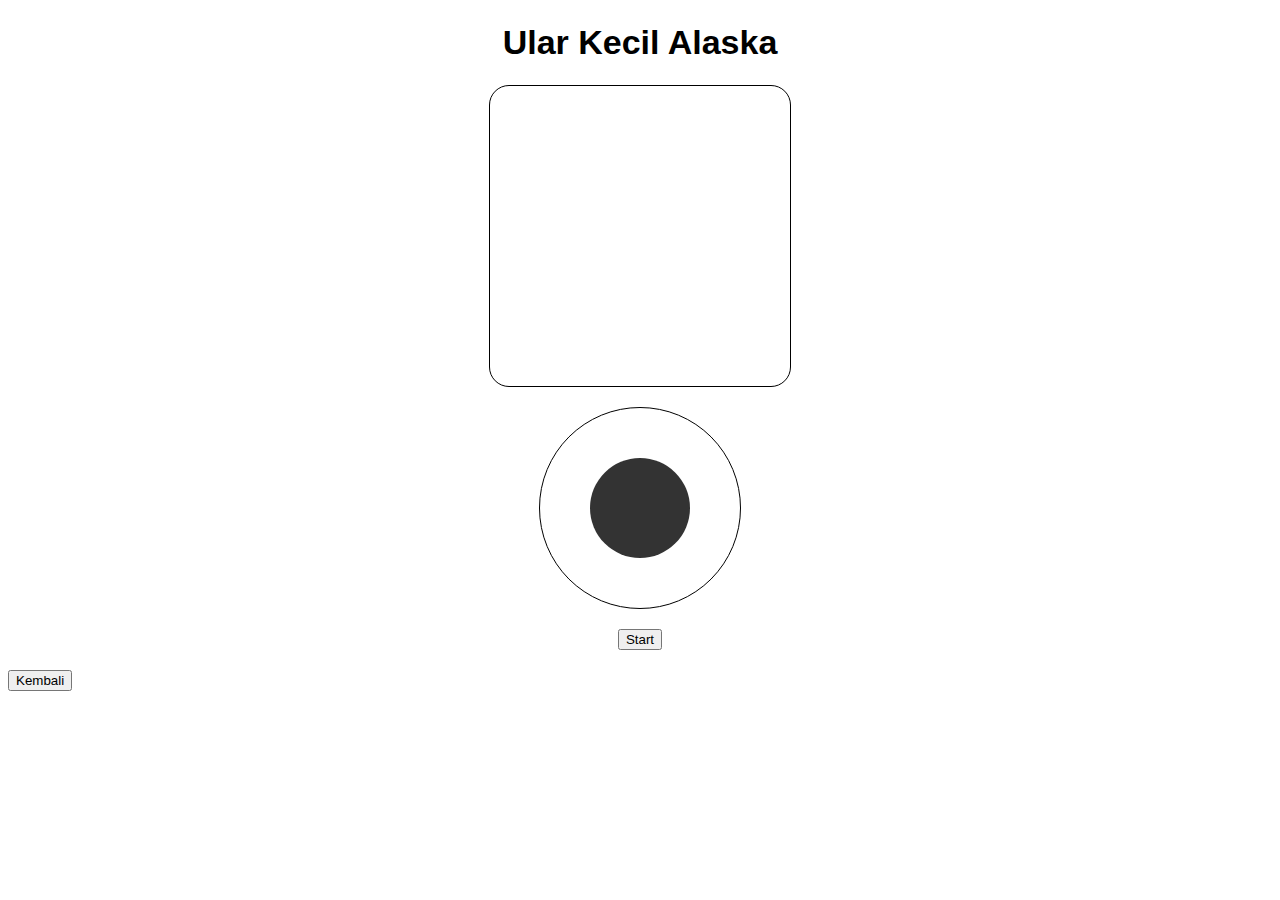
==== game.html @ 918565fc "Add files via upload" ====
<!DOCTYPE html>
<html>
<head>
    <title>Ular Kecil Alaska</title>
    <link rel="stylesheet" type="text/css" href="game.css">
</head>
<body>
    <h1 class="title">Ular Kecil Alaska</h1>
    <div id="gameContainer">
        <canvas id="gameCanvas"></canvas>
    </div>
    <div id="analogController">
        <div id="joystick"></div>
    </div>

    <button id="startButton">Start</button>
    <a href="page3.html">
      <button>Kembali </button>
    </a>

    <script src="game.js"></script>
</body>
</html>
---- game.css ----
.title {
  font-family: 'Poppins', sans-serif;
  font-size: 34px;
  text-align: center;
}

#gameContainer {
  margin: 20px auto;
  width: 300px;
  height: 300px;
  border-radius: 20px;
  border: 1px solid black;
}

#analogController {
  margin: 20px auto;
  width: 200px;
  height: 200px;
  border-radius: 50%;
  border: 1px solid black;
  position: relative;
  overflow: hidden;
}

#joystick {
  width: 100px;
  height: 100px;
  background-color: #333;
  border-radius: 50%;
  position: absolute;
  top: 50%;
  left: 50%;
  transform: translate(-50%, -50%);
  pointer-events: none;
}

#startButton {
  display: block;
  margin: 20px auto;
}
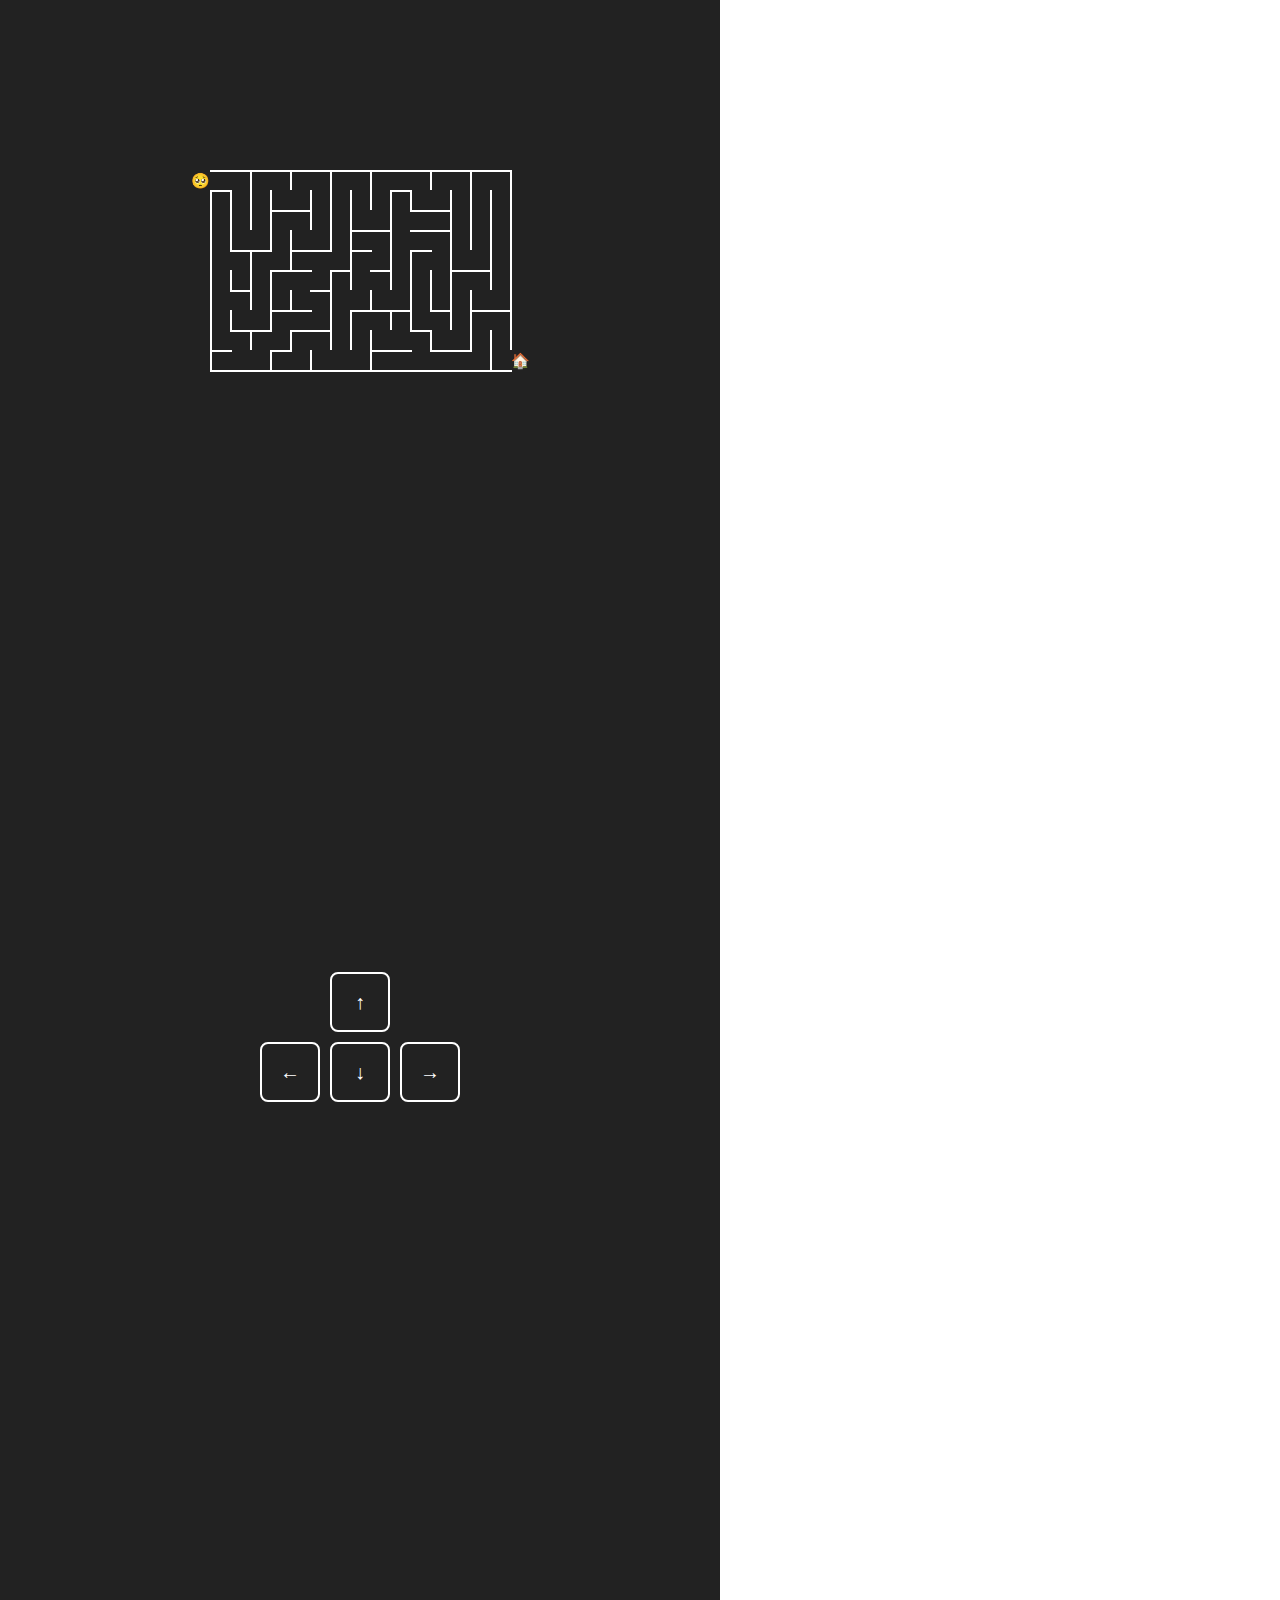
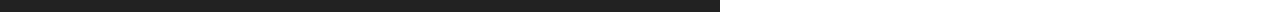
==== commit cc2f3a09: "game.html" ====
--- a/game.html
+++ b/game.html
@@ -1,23 +1,988 @@
 <!DOCTYPE html>
-<html>
+<html lang="en">
 <head>
-    <title>Ular Kecil Alaska</title>
-    <link rel="stylesheet" type="text/css" href="game.css">
+    <meta charset="UTF-8">
+    <meta http-equiv="X-UA-Compatible" content="IE=edge">
+    <meta name="viewport" content="width=device-width, initial-scale=1.0">
+    <title>Document</title>
+    <style>
+        body {
+            touch-action: pan-y;
+          /*  background: #282a36; */
+            
+          }
+          #container {
+            position: absolute;
+            top: 0;
+            left: 0;
+            right: 0;
+            bottom: 0;
+            background: #222;
+            display: grid;
+            grid-template-rows: 60% 40%;
+            height: 1612px;
+            width: 720px;
+          }
+          
+          #maze {
+            position: absolute;
+            width: 340px;
+            height: 240px;
+            /*background: #39a;
+            
+            align-self: center;
+            justify-self: center;
+            place-self: center center;*/
+            top: 30vh;
+            left: 50%;
+            transform: translate(-50%, -50%);
+          }
+          
+          .mbox,
+          .controls {
+            height: 100%;
+            background: #222;
+          /*  align-self: top; */
+            
+            display: grid;
+          }
+          
+          .buttons {
+            width: 210px;
+            height: 140px;
+            background: #222;
+            align-self: top;
+            justify-self: center;
+            display: grid;
+            grid-template-rows: 70px 70px;
+            grid-template-columns: 70px 70px 70px;
+          }
+          
+          .btn {
+            width: 60px;
+            height: 60px;
+            border: 2px #fff solid;
+            border-bottom: 2px #fff solid;
+            align-self: center;
+            justify-self: center;
+            cursor: pointer;
+            border-radius: 8px;
+            display: grid;
+            /*box-shadow: 4px 4px 10px rgba(255, 255, 255, 0.2);*/
+          }
+          .chevron {
+            height: 20px;
+            width: 20px;
+            align-self: center;
+            justify-self: center;
+            color: #222;
+            font-size: 20px;
+            line-height: 20px;
+            text-align: center;
+            color: #fff;
+          }
+          
+          #bu {
+            grid-column-start: 2;
+          }
+          #bd {
+            grid-column-start: 2;
+            grid-row-start: 2;
+          }
+          #bl {
+            grid-column-start: 1;
+            grid-row-start: 2;
+          }
+          #br {
+            grid-column-start: 3;
+            grid-row-start: 2;
+          }
+          
+          #thingie,
+          #home {
+            position: absolute;
+            top: 100px;
+            left: 100px;
+            width: 20px;
+            height: 20px;
+            border-radius: 20px;
+            /*background: #39a;
+            transition: all .1s;*/
+          }
+          
+          .emo {
+            position: absolute;
+            top: 4px;
+            left: 1px;
+            width: 13px;
+            height: 13px;
+            border-radius: 20px;
+            font-size: 15px;
+            line-height: 15px;
+            text-align: left;
+          }
+          
+          .barrier {
+            position: absolute;
+            background: #fff;
+          }
+          
+          #top {
+            top: 20px;
+            left: 20px;
+            width: 300px;
+            height: 2px;
+          }
+          
+          #bottom {
+            top: 220px;
+            left: 20px;
+            width: 302px;
+            height: 2px;
+          }
+          
+          /*style reset*/
+          button {
+            display: inline-block;
+            border: none;
+            padding: none;
+            margin: 0;
+            outline: none;
+            -webkit-appearance: none;
+            -moz-appearance: none;
+            background: none;
+            -webkit-tap-highlight-color: transparent;
+          }
+          
+          button:hover,
+          button:focus {
+            -webkit-appearance: none;
+          }
+          
+          button:focus {
+            outline: none;
+          }
+          
+          button:active {
+            transform: scale(1);
+            -webkit-appearance: none; 
+          }
+    </style>
 </head>
 <body>
-    <h1 class="title">Ular Kecil Alaska</h1>
-    <div id="gameContainer">
-        <canvas id="gameCanvas"></canvas>
+    <div id="container">
+        <div class="mbox">
+        <div id="maze">
+            <div id="thingie">
+                <div class="emo" id="emo">🥺</div>
+            </div>
+            <div id="home">
+                <div class="emo">🏠</div>
+            </div>
+            <div class="barrier" id="top"></div>
+            <div class="barrier" id="bottom"></div>
+        </div>
+            </div>
+        <div class="controls">
+            <div class="buttons">
+                <button class="btn" id="bu"><div class="chevron">↑</div></button>
+                <button class="btn" id="bd"><div class="chevron">↓</div></button>
+                <button class="btn" id="bl"><div class="chevron">←</div></button>
+                <button class="btn" id="br"><div class="chevron">→</div></button>
+            </div>
+        </div>
     </div>
-    <div id="analogController">
-        <div id="joystick"></div>
-    </div>
-
-    <button id="startButton">Start</button>
-    <a href="page3.html">
-      <button>Kembali </button>
-    </a>
-
-    <script src="game.js"></script>
+
+    <a href="page3.html"><button>Kembali</button></a>
+    <script>
+        const cont = document.getElementById("container");
+const maze = document.getElementById("maze");
+const thingie = document.getElementById("thingie");
+const home = document.getElementById("home");
+const emo = document.getElementById("emo");
+
+const bu = document.getElementById("bu");
+const bd = document.getElementById("bd");
+const bl = document.getElementById("bl");
+const br = document.getElementById("br");
+
+const step = 20;
+const size = 20;
+const bwidth = 2;
+const mazeHeight = 200;
+const mazeWidth = 300;
+let nogoX = [];
+let nogoX2 = [];
+let nogoY = [];
+let nogoY2 = [];
+let prevDist = mazeWidth * 2;
+
+//tilt vars
+let lastUD = 0;
+let lastLR = 0;
+const mThreshold = 15;
+let firstMove = true;
+let allowTilt = true;
+
+//swipe vars
+const sThreshold = 15;
+
+//scroll vars
+const scThreshold = 20;
+
+//generate sides and starting position
+genSides();
+
+//define size
+let my = mazeHeight / step;
+let mx = mazeWidth / step;
+
+//create full grid
+let grid = [];
+for (let i = 0; i < my; i++) {
+  let sg = [];
+  for (let a = 0; a < mx; a++) {
+    sg.push({ u: 0, d: 0, l: 0, r: 0, v: 0 });
+  }
+  grid.push(sg);
+}
+
+//create direction arrays
+let dirs = ["u", "d", "l", "r"];
+let modDir = {
+  u: { y: -1, x: 0, o: "d" },
+  d: { y: 1, x: 0, o: "u" },
+  l: { y: 0, x: -1, o: "r" },
+  r: { y: 0, x: 1, o: "l" }
+};
+
+//generate maze
+genMaze(0, 0, 0);
+drawMaze();
+
+//get all the barriers
+const barriers = document.getElementsByClassName("barrier");
+for (let b = 0; b < barriers.length; b++) {
+  nogoX.push(barriers[b].offsetLeft);
+  nogoX2.push(barriers[b].offsetLeft + barriers[b].clientWidth);
+  nogoY.push(barriers[b].offsetTop);
+  nogoY2.push(barriers[b].offsetTop + barriers[b].clientHeight);
+}
+//console.log(nogoX, nogoX2, nogoY, nogoY2);
+
+document.addEventListener("keydown", keys);
+
+function keys(e) {
+  let code = e.code;
+  switch (code) {
+    //arrows
+    case "ArrowUp":
+      up();
+      break;
+    case "ArrowDown":
+      down();
+      break;
+    case "ArrowLeft":
+      left();
+      break;
+    case "ArrowRight":
+      right();
+      break;
+    //wasd
+    case "KeyW":
+      up();
+      break;
+    case "KeyS":
+      down();
+      break;
+    case "KeyA":
+      left();
+      break;
+    case "KeyD":
+      right();
+      break;
+  }
+}
+
+bu.addEventListener("click", (e) => {
+  up();
+  firstMove = true;
+});
+bd.addEventListener("click", (e) => {
+  down();
+  firstMove = true;
+});
+bl.addEventListener("click", (e) => {
+  left();
+  firstMove = true;
+});
+br.addEventListener("click", (e) => {
+  right();
+  firstMove = true;
+});
+
+function up() {
+  animKeys(bu);
+  if (checkYboundry("u")) {
+    thingie.style.top = thingie.offsetTop - step + "px";
+    updateEmo(false);
+  }
+}
+
+function down() {
+  animKeys(bd);
+  if (checkYboundry("d")) {
+    thingie.style.top = thingie.offsetTop + step + "px";
+    updateEmo(false);
+  }
+}
+
+function left() {
+  animKeys(bl);
+  if (checkXboundry("l")) {
+    thingie.style.left = thingie.offsetLeft - step + "px";
+  }
+  updateEmo(true);
+}
+
+function right() {
+  animKeys(br);
+  if (checkXboundry("r")) {
+    thingie.style.left = thingie.offsetLeft + step + "px";
+  }
+  updateEmo(true);
+}
+
+//check if one can move horizontally
+function checkXboundry(dir) {
+  let x = thingie.offsetLeft;
+  let y = thingie.offsetTop;
+  let ok = [];
+  let len = Math.max(nogoX.length, nogoX2.length, nogoY.length, nogoY2.length);
+
+  let check = 0;
+  for (let i = 0; i < len; i++) {
+    check = 0;
+    if (y < nogoY[i] || y > nogoY2[i] - size) {
+      check = 1;
+    }
+    if (dir === "r") {
+      if (x < nogoX[i] - size || x > nogoX2[i] - size) {
+        check = 1;
+      }
+    }
+    if (dir === "l") {
+      if (x < nogoX[i] || x > nogoX2[i]) {
+        check = 1;
+      }
+    }
+    ok.push(check);
+  }
+  //check what to return
+  let res = ok.every(function (e) {
+    return e > 0;
+  });
+  return res;
+}
+
+//check if one can move vertically
+function checkYboundry(dir) {
+  let x = thingie.offsetLeft;
+  let y = thingie.offsetTop;
+  let ok = [];
+  let len = Math.max(nogoX.length, nogoX2.length, nogoY.length, nogoY2.length);
+
+  let check = 0;
+  for (let i = 0; i < len; i++) {
+    check = 0;
+    if (x < nogoX[i] || x > nogoX2[i] - size) {
+      check = 1;
+    }
+    if (dir === "u") {
+      if (y < nogoY[i] || y > nogoY2[i]) {
+        check = 1;
+      }
+    }
+    if (dir === "d") {
+      if (y < nogoY[i] - size || y > nogoY2[i] - size) {
+        check = 1;
+      }
+    }
+    ok.push(check);
+  }
+  //check what to return
+  let res = ok.every(function (e) {
+    return e > 0;
+  });
+  return res;
+}
+
+//generate sides with random entry and exit points
+function genSides() {
+  let max = mazeHeight / step;
+  let l1 = Math.floor(Math.random() * max) * step;
+  //let l1 = 0;
+  let l2 = mazeHeight - step - l1;
+  //console.log(l1, l2);
+
+  let lb1 = document.createElement("div");
+  lb1.style.top = step + "px";
+  lb1.style.left = step + "px";
+  lb1.style.height = l1 + "px";
+
+  let lb2 = document.createElement("div");
+  lb2.style.top = l1 + step * 2 + "px";
+  lb2.style.left = step + "px";
+  lb2.style.height = l2 + "px";
+
+  let rb1 = document.createElement("div");
+  rb1.style.top = step + "px";
+  rb1.style.left = mazeWidth + step + "px";
+  rb1.style.height = l2 + "px";
+
+  let rb2 = document.createElement("div");
+  rb2.style.top = l2 + step * 2 + "px";
+  rb2.style.left = mazeWidth + step + "px";
+  rb2.style.height = l1 + "px";
+
+  //create invisible barriers for start and end: vertical left, vertical right, left top, left bottom, right top, right bottom
+  nogoX.push(0, mazeWidth + 2 * step, 0, 0, mazeWidth + step, mazeWidth + step);
+  nogoX2.push(
+    0 + bwidth,
+    mazeWidth + 2 * step + bwidth,
+    step,
+    step,
+    mazeWidth + 2 * step,
+    mazeWidth + 2 * step
+  );
+  nogoY.push(
+    l1 + step,
+    l2 + step,
+    l1 + step,
+    l1 + 2 * step,
+    l2 + step,
+    l2 + 2 * step
+  );
+  nogoY2.push(
+    l1 + 2 * step,
+    l2 + 2 * step,
+    l1 + step + bwidth,
+    l1 + 2 * step + bwidth,
+    l2 + step + bwidth,
+    l2 + 2 * step + bwidth
+  );
+  //set start-pos
+  thingie.style.top = l1 + step + "px";
+  thingie.style.left = 0 + "px";
+  //set end-pos & store height of end
+  home.style.top = l2 + step + "px";
+  home.style.left = mazeWidth + step + "px";
+
+  //style & append
+  let els = [lb1, lb2, rb1, rb2];
+  for (let i = 0; i < els.length; i++) {
+    confSideEl(els[i]);
+    maze.appendChild(els[i]);
+  }
+}
+
+function confSideEl(el) {
+  el.setAttribute("class", "barrier");
+  el.style.width = bwidth + "px";
+}
+
+//gen maze using Recursive Backtracking
+function genMaze(cx, cy, s) {
+  // shuffle unchecked directions
+  let d = limShuffle(dirs, s);
+
+  for (let i = 0; i < d.length; i++) {
+    let nx = cx + modDir[d[i]].x;
+    let ny = cy + modDir[d[i]].y;
+    grid[cy][cx].v = 1;
+
+    if (nx >= 0 && nx < mx && ny >= 0 && ny < my && grid[ny][nx].v === 0) {
+      grid[cy][cx][d[i]] = 1;
+      grid[ny][nx][modDir[d[i]].o] = 1;
+      //avoid shuffling d if d's not exhausted.. hence the i
+      genMaze(nx, ny, i);
+    }
+  }
+}
+
+//draw maze
+function drawMaze() {
+  for (let x = 0; x < mx; x++) {
+    for (let y = 0; y < my; y++) {
+      let l = grid[y][x].l;
+      let r = grid[y][x].r;
+      let u = grid[y][x].u;
+      let d = grid[y][x].d;
+
+      drawLines(x, y, l, r, u, d);
+    }
+  }
+}
+
+//draw the actual lines
+function drawLines(x, y, l, r, u, d) {
+  let top = (y + 1) * step;
+  let left = (x + 1) * step;
+  if (l === 0 && x > 0) {
+    let el = document.createElement("div");
+    el.style.left = left + "px";
+    el.style.height = step + "px";
+    el.style.top = top + "px";
+    el.setAttribute("class", "barrier");
+    el.style.width = bwidth + "px";
+    maze.appendChild(el);
+  }
+
+  if (d === 0 && y < my - 1) {
+    let el = document.createElement("div");
+    el.style.left = left + "px";
+    el.style.height = bwidth + "px";
+    el.style.top = top + step + "px";
+    el.setAttribute("class", "barrier");
+    el.style.width = step + bwidth + "px";
+    maze.appendChild(el);
+  }
+}
+
+function limShuffle(array, s) {
+  let con = array.slice(0, s);
+  let ran = array.slice(s, array.length);
+
+  for (let i = ran.length - 1; i > 0; i--) {
+    const j = Math.floor(Math.random() * (i + 1));
+    //console.log(i, j);
+    [ran[i], ran[j]] = [ran[j], ran[i]];
+  }
+  let comb = con.concat(ran);
+  return comb;
+}
+
+function animKeys(key) {
+  if (key.id === "bu") {
+    key.style.border = "3px #fff solid";
+    key.style.borderTop = "1px #fff solid";
+    key.style.borderBottom = "4px #fff solid";
+    key.style.transform = "translateY(-2px)";
+  }
+  if (key.id === "bd") {
+    key.style.border = "3px #fff solid";
+    key.style.borderBottom = "1px #fff solid";
+    key.style.borderTop = "4px #fff solid";
+    key.style.transform = "translateY(2px)";
+  }
+  if (key.id === "bl") {
+    key.style.border = "3px #fff solid";
+    key.style.borderLeft = "1px #fff solid";
+    key.style.borderRight = "4px #fff solid";
+    key.style.transform = "translateX(-2px)";
+  }
+  if (key.id === "br") {
+    key.style.border = "3px #fff solid";
+    key.style.borderRight = "1px #fff solid";
+    key.style.borderLeft = "4px #fff solid";
+    key.style.transform = "translateX(2px)";
+  }
+
+  //reset
+  setTimeout(() => {
+    key.style.border = "2px #fff solid";
+    key.style.borderTop = "2px #fff solid";
+    key.style.borderBottom = "2px #fff solid";
+    key.style.borderLeft = "2px #fff solid";
+    key.style.borderRight = "2px #fff solid";
+    key.style.transform = "translateY(0px)";
+    key.style.transform = "translateX(0px)";
+  }, "150");
+}
+
+let maxl = 0;
+let prevl = 0;
+function updateEmo(lr) {
+  //simple/manual emo-adjustment - old
+  if (lr) {
+    if (thingie.offsetLeft < maxl) {
+      emo.innerHTML = "🙄";
+    }
+    if (thingie.offsetLeft < maxl - 2 * step) {
+      emo.innerHTML = "😒";
+    }
+    if (thingie.offsetLeft < maxl - 4 * step) {
+      emo.innerHTML = "😣";
+    }
+    if (thingie.offsetLeft < maxl - 6 * step) {
+      emo.innerHTML = "🤬";
+    }
+    if (thingie.offsetLeft > prevl) {
+      emo.innerHTML = "😐";
+    }
+    if (thingie.offsetLeft >= maxl) {
+      if (thingie.offsetLeft > mazeWidth * 0.6) {
+        emo.innerHTML = "😀";
+      } else {
+        emo.innerHTML = "🙂";
+      }
+      maxl = thingie.offsetLeft;
+    }
+    if (thingie.offsetLeft === 0) {
+      emo.innerHTML = "😢";
+    }
+    if (
+      thingie.offsetLeft > mazeWidth - step &&
+      thingie.offsetTop === home.offsetTop
+    ) {
+      emo.innerHTML = "🤗";
+      home.innerHTML = "🏠";
+    }
+    if (thingie.offsetLeft > mazeWidth) {
+      emo.innerHTML = "";
+      home.innerHTML = "🥳";
+    }
+    prevl = thingie.offsetLeft;
+  } else {
+    if (thingie.offsetLeft > (mazeWidth - step) && thingie.offsetTop === home.offsetTop) {
+      emo.innerHTML = "🤗";
+    }else{
+      if(thingie.offsetLeft > (mazeWidth - step) && thingie.offsetTop != home.offsetTo){
+        emo.innerHTML = "🙄";
+      }
+    }
+  }
+
+  //  //Variant: Detect distance to target using old Greeks: Phytagoras (More scientifically interesting, but somehow less funny 🙃)
+  //  let h = home.offsetLeft - thingie.offsetLeft;
+  //  let v = Math.abs(home.offsetTop - thingie.offsetTop);
+  //  let dist = Math.hypot(h, v);
+  //  console.log(h, v, dist);
+
+  //  //dist = h;
+
+  //  //dynamic stuff
+  //  if (dist <= prevDist) {
+  //    //happy
+  //    emo.innerHTML = "😀";
+  //  } else {
+  //    //sad
+  //    emo.innerHTML = "🙄";
+  //  }
+
+  //  //fixed values
+  //  if (dist === 20) {
+  //    emo.innerHTML = "🤗";
+  //  }
+  //  if (dist === 0) {
+  //    emo.innerHTML = "🥳";
+  //    home.innerHTML = "";
+  //  } else {
+  //    home.innerHTML = "🏠";
+  //  }
+
+  //  prevDist = dist;
+}
+
+//navigate with tilting
+window.addEventListener("deviceorientation", handleOrientation);
+
+function tiltTimer() {
+  allowTilt = false;
+  setTimeout(() => {
+    allowTilt = true;
+  }, "200");
+}
+
+function handleOrientation(e) {
+  //up/down = beta (smaller = up)
+  //left/right = gamma (neg = left)
+
+  if (firstMove) {
+    lastUD = e.beta;
+    lastLR = e.gamma;
+    firstMove = false;
+  }
+  if (allowTilt) {
+    if (e.beta < lastUD - mThreshold) {
+      up();
+      tiltTimer();
+    }
+    if (e.beta > lastUD + mThreshold) {
+      down();
+      tiltTimer();
+    }
+    if (e.gamma < lastLR - mThreshold) {
+      left();
+      tiltTimer();
+    }
+    if (e.gamma > lastLR + mThreshold) {
+      right();
+      tiltTimer();
+    }
+  }
+}
+
+//navigate with controller
+let haveEvents = "ongamepadconnected" in window;
+let gp = [];
+let allowU = true;
+let allowD = true;
+let allowL = true;
+let allowR = true;
+
+let allowAU = true;
+let allowAD = true;
+let allowAL = true;
+let allowAR = true;
+
+window.addEventListener("gamepadconnected", connectGamepad);
+window.addEventListener("gamepaddisconnected", disconnectGamepad);
+
+function disconnectGamepad() {
+  gp = [];
+}
+
+function connectGamepad(e) {
+  console.log("trying to connect");
+  gp[0] = e.gamepad;
+  requestAnimationFrame(updateStatus);
+}
+
+function updateStatus() {
+  if (!haveEvents) {
+    scangamepads();
+  }
+
+  for (let i = 0; i < gp[0].buttons.length; i++) {
+    //up
+    if (gp[0].buttons[12].pressed) {
+      if (allowU) {
+        up();
+        gpTimer("u");
+      }
+    }
+    if (gp[0].buttons[12].pressed === false) {
+      allowU = true;
+    }
+
+    //down
+    if (gp[0].buttons[13].pressed) {
+      if (allowD) {
+        down();
+        gpTimer("d");
+      }
+    }
+    if (gp[0].buttons[13].pressed === false) {
+      allowD = true;
+    }
+
+    //left
+    if (gp[0].buttons[14].pressed) {
+      if (allowL) {
+        left();
+        gpTimer("l");
+      }
+    }
+    if (gp[0].buttons[14].pressed === false) {
+      allowL = true;
+    }
+
+    //up
+    if (gp[0].buttons[15].pressed) {
+      if (allowR) {
+        right();
+        gpTimer("r");
+      }
+    }
+    if (gp[0].buttons[15].pressed === false) {
+      allowR = true;
+    }
+  }
+
+  for (let j = 0; j < gp[0].axes.length; j++) {
+    //console.log(gp[0].axes[3]);
+    if (gp[0].axes[1] < -0.8 || gp[0].axes[3] < -0.8) {
+      if (allowAU) {
+        up();
+        gpATimer("u");
+      }
+    }
+    if (gp[0].axes[1] > 0.8 || gp[0].axes[3] > 0.8) {
+      if (allowAD) {
+        down();
+        gpATimer("d");
+      }
+    }
+    if (gp[0].axes[0] < -0.8 || gp[0].axes[2] < -0.8) {
+      if (allowAL) {
+        left();
+        gpATimer("l");
+      }
+    }
+    if (gp[0].axes[0] > 0.8 || gp[0].axes[2] > 0.8) {
+      if (allowAR) {
+        right();
+        gpATimer("r");
+      }
+    }
+  }
+
+  requestAnimationFrame(updateStatus);
+}
+
+function scangamepads() {
+  var gamepads = navigator.getGamepads
+    ? navigator.getGamepads()
+    : navigator.webkitGetGamepads
+    ? navigator.webkitGetGamepads()
+    : [];
+  for (var i = 0; i < gamepads.length; i++) {
+    if (gamepads[i]) {
+      if (gamepads[i].index in gp) {
+        gp[gamepads[i].index] = gamepads[i];
+      } else {
+        addgamepad(gamepads[i]);
+      }
+    }
+  }
+}
+
+if (!haveEvents) {
+  setInterval(scangamepads, 500);
+}
+
+function gpTimer(adir) {
+  switch (adir) {
+    case "u":
+      allowU = false;
+      break;
+
+    case "d":
+      allowD = false;
+      break;
+
+    case "l":
+      allowL = false;
+      break;
+
+    case "r":
+      allowR = false;
+      break;
+  }
+
+  setTimeout(() => {
+    allowU = true;
+    allowD = true;
+    allowL = true;
+    allowR = true;
+  }, "200");
+}
+
+function gpATimer(adir) {
+  switch (adir) {
+    case "u":
+      allowAU = false;
+      break;
+
+    case "d":
+      allowAD = false;
+      break;
+
+    case "l":
+      allowAL = false;
+      break;
+
+    case "r":
+      allowAR = false;
+      break;
+  }
+
+  setTimeout(() => {
+    allowAU = true;
+    allowAD = true;
+    allowAL = true;
+    allowAR = true;
+  }, "200");
+}
+
+
+
+//Navigate with swipe
+let lasttouchpY = 0;
+let lasttouchpX = 0;
+cont.addEventListener("touchstart", (e) => {
+  lasttouchpY = e.changedTouches[0].pageY;
+  lasttouchpX = e.changedTouches[0].pageX;
+});
+
+cont.addEventListener("touchmove", (e) => {
+  e.preventDefault();
+  //console.log("touch " + e.changedTouches[0].pageY);
+  let diffY = e.changedTouches[0].pageY - lasttouchpY;
+  let diffX = e.changedTouches[0].pageX - lasttouchpX;
+  if (diffY > sThreshold) {
+    down();
+    lasttouchpY = e.changedTouches[0].pageY;
+  } else {
+    if (diffY < -1 * sThreshold) {
+      up();
+      lasttouchpY = e.changedTouches[0].pageY;
+    }
+  }
+  if (diffX > sThreshold) {
+    right();
+    lasttouchpX = e.changedTouches[0].pageX;
+  } else {
+    if (diffX < -1 * sThreshold) {
+      left();
+      lasttouchpX = e.changedTouches[0].pageX;
+    }
+  }
+});
+
+//Navigate with scrolling
+let lastscrollpY = 0;
+let lastscrollpX = 0;
+cont.addEventListener("wheel", (e) => {
+  //console.log("scrollY: " + e.deltaY + " scrollX: " + e.deltaX);
+
+  //handle Y scrolling
+  lastscrollpY = lastscrollpY + e.deltaY;
+  if (lastscrollpY > 0 && e.deltaY < 0) {
+    lastscrollpY = 0;
+  }
+  if (lastscrollpY < 0 && e.deltaY > 0) {
+    lastscrollpY = 0;
+  }
+
+  if (lastscrollpY > scThreshold) {
+    up();
+    lastscrollpY = 0;
+  }
+    if (lastscrollpY < (-1 * scThreshold)) {
+    down();
+    lastscrollpY = 0;
+  }
+  
+  //handle X scrolling
+  lastscrollpX = lastscrollpX + e.deltaX;
+  if (lastscrollpX > 0 && e.deltaX < 0) {
+    lastscrollpX = 0;
+  }
+  if (lastscrollpX < 0 && e.deltaX > 0) {
+    lastscrollpX = 0;
+  }
+
+  if (lastscrollpX > scThreshold) {
+    left();
+    lastscrollpX = 0;
+  }
+    if (lastscrollpX < (-1 * scThreshold)) {
+    right();
+    lastscrollpX = 0;
+  }
+});
+    </script>
 </body>
 </html>
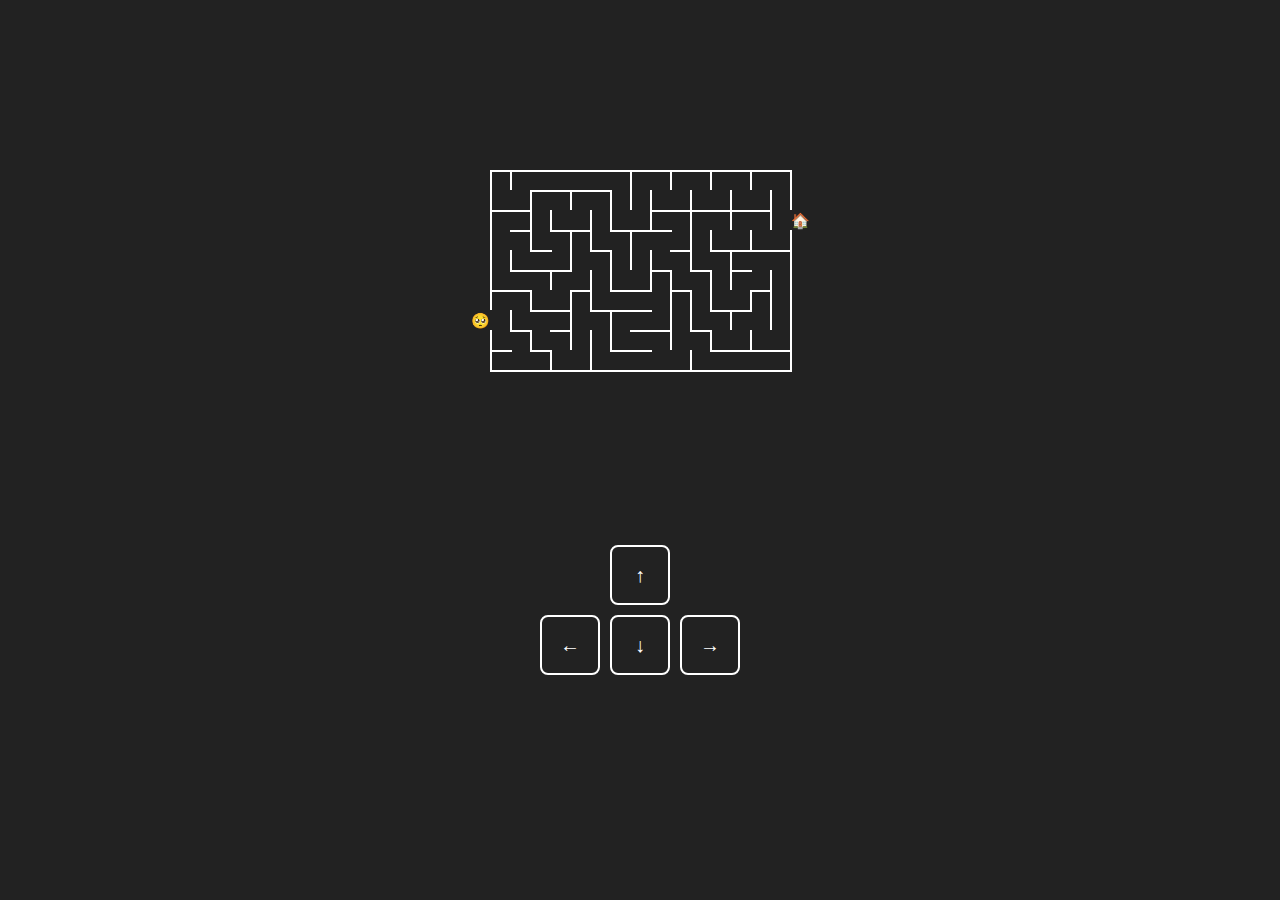
==== commit b3f79286: "game.html" ====
--- a/game.html
+++ b/game.html
@@ -5,193 +5,191 @@
     <meta http-equiv="X-UA-Compatible" content="IE=edge">
     <meta name="viewport" content="width=device-width, initial-scale=1.0">
     <title>Document</title>
-    <style>
-        body {
-            touch-action: pan-y;
-          /*  background: #282a36; */
-            
-          }
-          #container {
-            position: absolute;
-            top: 0;
-            left: 0;
-            right: 0;
-            bottom: 0;
-            background: #222;
-            display: grid;
-            grid-template-rows: 60% 40%;
-            height: 1612px;
-            width: 720px;
-          }
-          
-          #maze {
-            position: absolute;
-            width: 340px;
-            height: 240px;
-            /*background: #39a;
-            
-            align-self: center;
-            justify-self: center;
-            place-self: center center;*/
-            top: 30vh;
-            left: 50%;
-            transform: translate(-50%, -50%);
-          }
-          
-          .mbox,
-          .controls {
-            height: 100%;
-            background: #222;
-          /*  align-self: top; */
-            
-            display: grid;
-          }
-          
-          .buttons {
-            width: 210px;
-            height: 140px;
-            background: #222;
-            align-self: top;
-            justify-self: center;
-            display: grid;
-            grid-template-rows: 70px 70px;
-            grid-template-columns: 70px 70px 70px;
-          }
-          
-          .btn {
-            width: 60px;
-            height: 60px;
-            border: 2px #fff solid;
-            border-bottom: 2px #fff solid;
-            align-self: center;
-            justify-self: center;
-            cursor: pointer;
-            border-radius: 8px;
-            display: grid;
-            /*box-shadow: 4px 4px 10px rgba(255, 255, 255, 0.2);*/
-          }
-          .chevron {
-            height: 20px;
-            width: 20px;
-            align-self: center;
-            justify-self: center;
-            color: #222;
-            font-size: 20px;
-            line-height: 20px;
-            text-align: center;
-            color: #fff;
-          }
-          
-          #bu {
-            grid-column-start: 2;
-          }
-          #bd {
-            grid-column-start: 2;
-            grid-row-start: 2;
-          }
-          #bl {
-            grid-column-start: 1;
-            grid-row-start: 2;
-          }
-          #br {
-            grid-column-start: 3;
-            grid-row-start: 2;
-          }
-          
-          #thingie,
-          #home {
-            position: absolute;
-            top: 100px;
-            left: 100px;
-            width: 20px;
-            height: 20px;
-            border-radius: 20px;
-            /*background: #39a;
-            transition: all .1s;*/
-          }
-          
-          .emo {
-            position: absolute;
-            top: 4px;
-            left: 1px;
-            width: 13px;
-            height: 13px;
-            border-radius: 20px;
-            font-size: 15px;
-            line-height: 15px;
-            text-align: left;
-          }
-          
-          .barrier {
-            position: absolute;
-            background: #fff;
-          }
-          
-          #top {
-            top: 20px;
-            left: 20px;
-            width: 300px;
-            height: 2px;
-          }
-          
-          #bottom {
-            top: 220px;
-            left: 20px;
-            width: 302px;
-            height: 2px;
-          }
-          
-          /*style reset*/
-          button {
-            display: inline-block;
-            border: none;
-            padding: none;
-            margin: 0;
-            outline: none;
-            -webkit-appearance: none;
-            -moz-appearance: none;
-            background: none;
-            -webkit-tap-highlight-color: transparent;
-          }
-          
-          button:hover,
-          button:focus {
-            -webkit-appearance: none;
-          }
-          
-          button:focus {
-            outline: none;
-          }
-          
-          button:active {
-            transform: scale(1);
-            -webkit-appearance: none; 
-          }
+    <link rel="stylesheet" href="game.css">
+    <style>body {
+      touch-action: pan-y;
+    /*  background: #282a36; */
+      
+    }
+    #container {
+      position: absolute;
+      top: 0;
+      left: 0;
+      right: 0;
+      bottom: 0;
+      background: #222;
+      display: grid;
+      grid-template-rows: 60% 40%;
+    }
+    
+    #maze {
+      position: absolute;
+      width: 340px;
+      height: 240px;
+      /*background: #39a;
+      
+      align-self: center;
+      justify-self: center;
+      place-self: center center;*/
+      top: 30vh;
+      left: 50%;
+      transform: translate(-50%, -50%);
+    }
+    
+    .mbox,
+    .controls {
+      height: 100%;
+      background: #222;
+    /*  align-self: top; */
+      
+      display: grid;
+    }
+    
+    .buttons {
+      width: 210px;
+      height: 140px;
+      background: #222;
+      align-self: top;
+      justify-self: center;
+      display: grid;
+      grid-template-rows: 70px 70px;
+      grid-template-columns: 70px 70px 70px;
+    }
+    
+    .btn {
+      width: 60px;
+      height: 60px;
+      border: 2px #fff solid;
+      border-bottom: 2px #fff solid;
+      align-self: center;
+      justify-self: center;
+      cursor: pointer;
+      border-radius: 8px;
+      display: grid;
+      /*box-shadow: 4px 4px 10px rgba(255, 255, 255, 0.2);*/
+    }
+    .chevron {
+      height: 20px;
+      width: 20px;
+      align-self: center;
+      justify-self: center;
+      color: #222;
+      font-size: 20px;
+      line-height: 20px;
+      text-align: center;
+      color: #fff;
+    }
+    
+    #bu {
+      grid-column-start: 2;
+    }
+    #bd {
+      grid-column-start: 2;
+      grid-row-start: 2;
+    }
+    #bl {
+      grid-column-start: 1;
+      grid-row-start: 2;
+    }
+    #br {
+      grid-column-start: 3;
+      grid-row-start: 2;
+    }
+    
+    #thingie,
+    #home {
+      position: absolute;
+      top: 100px;
+      left: 100px;
+      width: 20px;
+      height: 20px;
+      border-radius: 20px;
+      /*background: #39a;
+      transition: all .1s;*/
+    }
+    
+    .emo {
+      position: absolute;
+      top: 4px;
+      left: 1px;
+      width: 13px;
+      height: 13px;
+      border-radius: 20px;
+      font-size: 15px;
+      line-height: 15px;
+      text-align: left;
+    }
+    
+    .barrier {
+      position: absolute;
+      background: #fff;
+    }
+    
+    #top {
+      top: 20px;
+      left: 20px;
+      width: 300px;
+      height: 2px;
+    }
+    
+    #bottom {
+      top: 220px;
+      left: 20px;
+      width: 302px;
+      height: 2px;
+    }
+    
+    /*style reset*/
+    button {
+      display: inline-block;
+      border: none;
+      padding: none;
+      margin: 0;
+      outline: none;
+      -webkit-appearance: none;
+      -moz-appearance: none;
+      background: none;
+      -webkit-tap-highlight-color: transparent;
+    }
+    
+    button:hover,
+    button:focus {
+      -webkit-appearance: none;
+    }
+    
+    button:focus {
+      outline: none;
+    }
+    
+    button:active {
+      transform: scale(1);
+      -webkit-appearance: none; 
+    }
     </style>
 </head>
 <body>
-    <div id="container">
-        <div class="mbox">
-        <div id="maze">
-            <div id="thingie">
-                <div class="emo" id="emo">🥺</div>
-            </div>
-            <div id="home">
-                <div class="emo">🏠</div>
-            </div>
-            <div class="barrier" id="top"></div>
-            <div class="barrier" id="bottom"></div>
+  <div id="container">
+    <div class="mbox">
+    <div id="maze">
+        <div id="thingie">
+            <div class="emo" id="emo">🥺</div>
         </div>
-            </div>
-        <div class="controls">
-            <div class="buttons">
-                <button class="btn" id="bu"><div class="chevron">↑</div></button>
-                <button class="btn" id="bd"><div class="chevron">↓</div></button>
-                <button class="btn" id="bl"><div class="chevron">←</div></button>
-                <button class="btn" id="br"><div class="chevron">→</div></button>
-            </div>
+        <div id="home">
+            <div class="emo">🏠</div>
+        </div>
+        <div class="barrier" id="top"></div>
+        <div class="barrier" id="bottom"></div>
+    </div>
+        </div>
+    <div class="controls">
+        <div class="buttons">
+            <button class="btn" id="bu"><div class="chevron">↑</div></button>
+            <button class="btn" id="bd"><div class="chevron">↓</div></button>
+            <button class="btn" id="bl"><div class="chevron">←</div></button>
+            <button class="btn" id="br"><div class="chevron">→</div></button>
         </div>
     </div>
+</div>
 
     <a href="page3.html"><button>Kembali</button></a>
     <script>
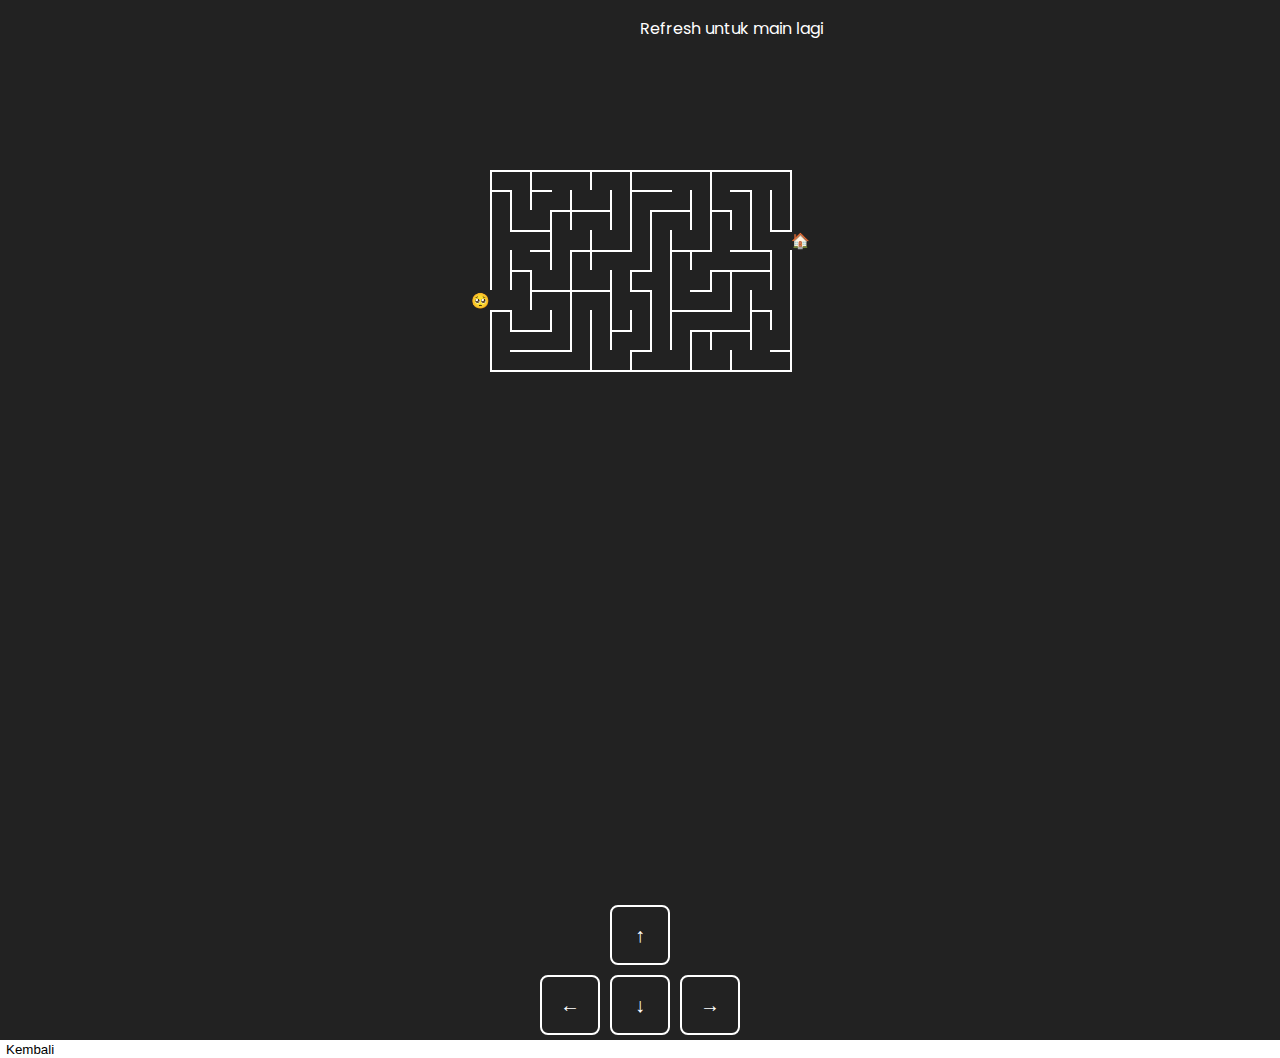
==== commit b9567db0: "game.html" ====
--- a/game.html
+++ b/game.html
@@ -5,6 +5,7 @@
     <meta http-equiv="X-UA-Compatible" content="IE=edge">
     <meta name="viewport" content="width=device-width, initial-scale=1.0">
     <title>Document</title>
+    <link href='https://fonts.googleapis.com/css?family=Poppins' rel='stylesheet'>
     <link rel="stylesheet" href="game.css">
     <style>body {
       touch-action: pan-y;
@@ -165,10 +166,18 @@
       transform: scale(1);
       -webkit-appearance: none; 
     }
+
+    .judul {
+      margin-left: 50%;
+      color: white;
+      font-family: 'poppins', sans-serif;
+    }
+
     </style>
 </head>
 <body>
   <div id="container">
+    <div class="judul"><p>Refresh untuk main lagi<p></div>
     <div class="mbox">
     <div id="maze">
         <div id="thingie">
@@ -188,6 +197,11 @@
             <button class="btn" id="bl"><div class="chevron">←</div></button>
             <button class="btn" id="br"><div class="chevron">→</div></button>
         </div>
+    </div>
+    <div class="kembali">
+      <a href="page3.html">
+        <button>Kembali</button>
+      </a>
     </div>
 </div>
 
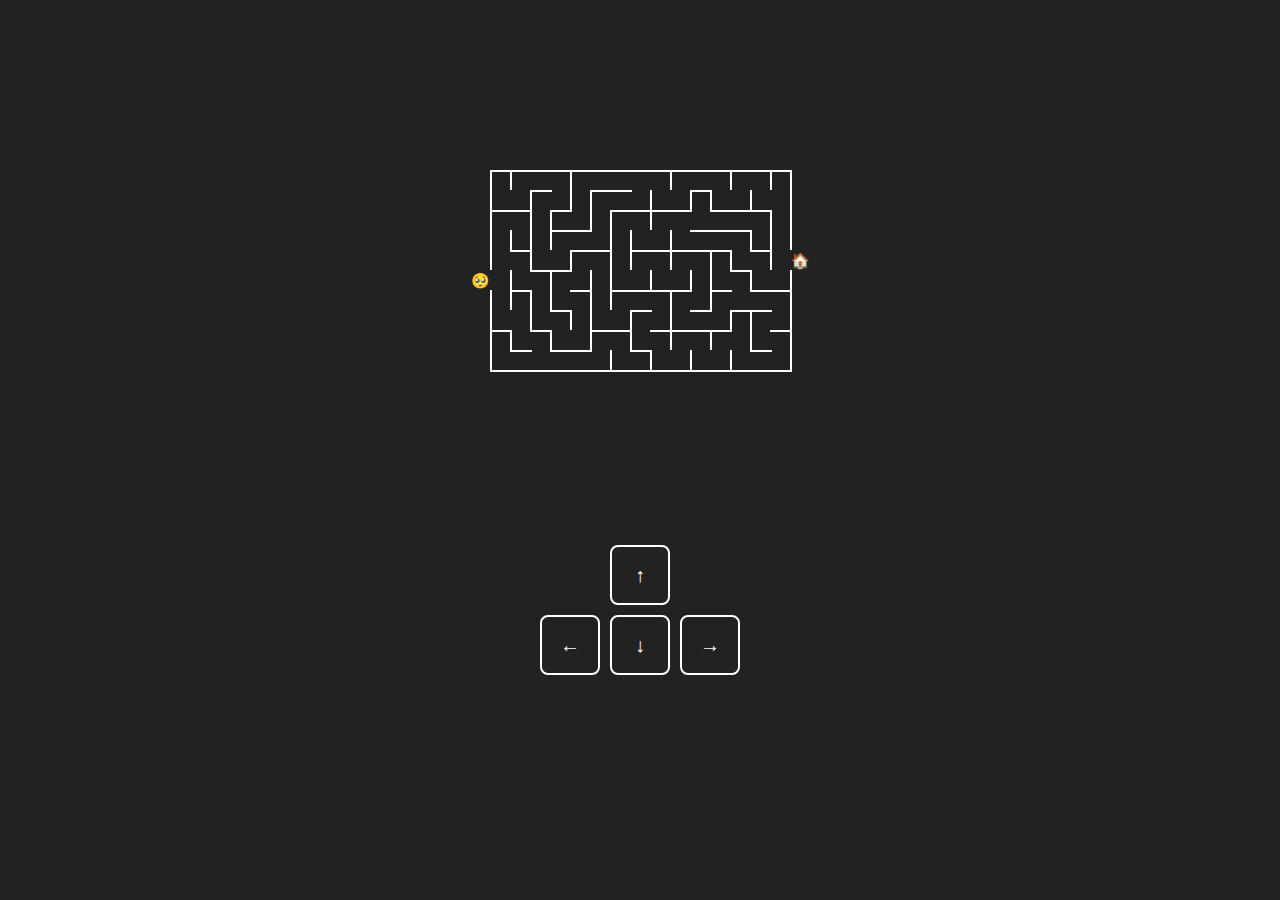
==== commit 4b3bda1b: "game.html" ====
--- a/game.html
+++ b/game.html
@@ -167,17 +167,11 @@
       -webkit-appearance: none; 
     }
 
-    .judul {
-      margin-left: 50%;
-      color: white;
-      font-family: 'poppins', sans-serif;
-    }
 
     </style>
 </head>
 <body>
   <div id="container">
-    <div class="judul"><p>Refresh untuk main lagi<p></div>
     <div class="mbox">
     <div id="maze">
         <div id="thingie">
@@ -197,11 +191,6 @@
             <button class="btn" id="bl"><div class="chevron">←</div></button>
             <button class="btn" id="br"><div class="chevron">→</div></button>
         </div>
-    </div>
-    <div class="kembali">
-      <a href="page3.html">
-        <button>Kembali</button>
-      </a>
     </div>
 </div>
 
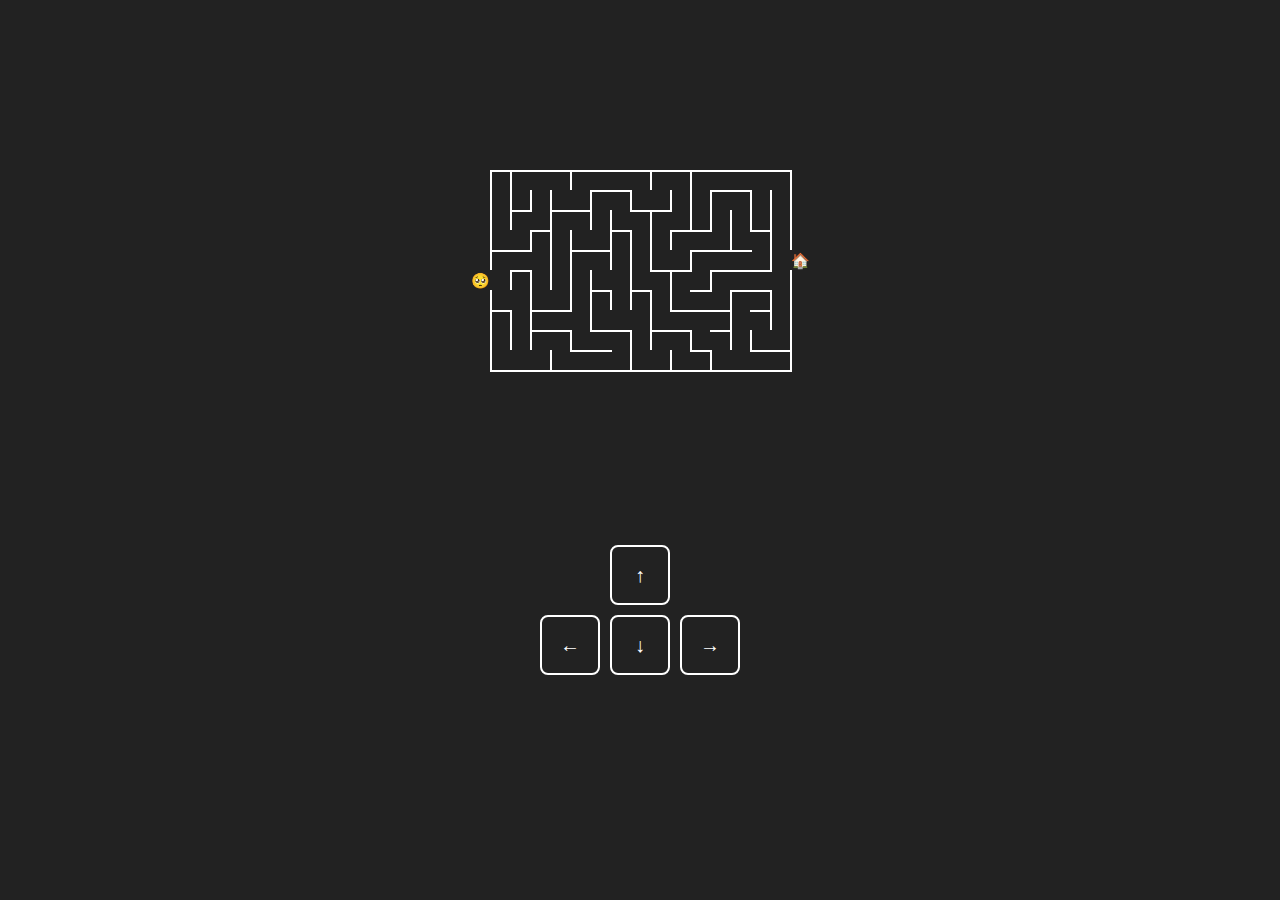
==== commit 0e495bcb: "game.html" ====
--- a/game.html
+++ b/game.html
@@ -984,6 +984,8 @@
     lastscrollpX = 0;
   }
 });
+        
+alert("Refresh untuk memulai rintangan baru, tekan tombol back pada handphone untuk kembali ke halaman sebelumnya");
     </script>
 </body>
 </html>
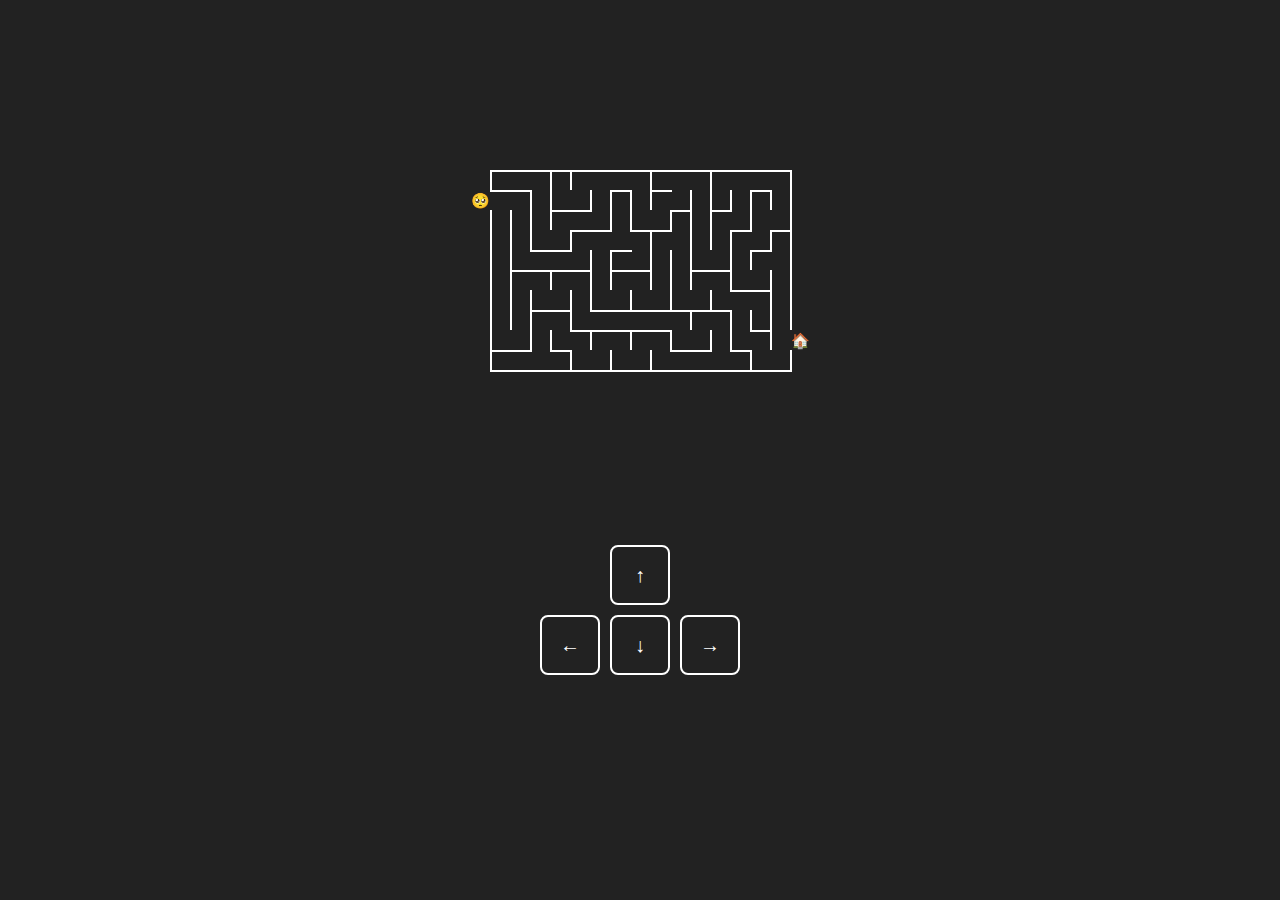
==== commit 6bb8343d: "game.html" ====
--- a/game.html
+++ b/game.html
@@ -147,15 +147,15 @@
       padding: none;
       margin: 0;
       outline: none;
-      -webkit-appearance: none;
+      appearance: none;
       -moz-appearance: none;
       background: none;
-      -webkit-tap-highlight-color: transparent;
+      tap-highlight-color: transparent;
     }
     
     button:hover,
     button:focus {
-      -webkit-appearance: none;
+      appearance: none;
     }
     
     button:focus {
@@ -164,7 +164,7 @@
     
     button:active {
       transform: scale(1);
-      -webkit-appearance: none; 
+      appearance: none; 
     }
 
 
